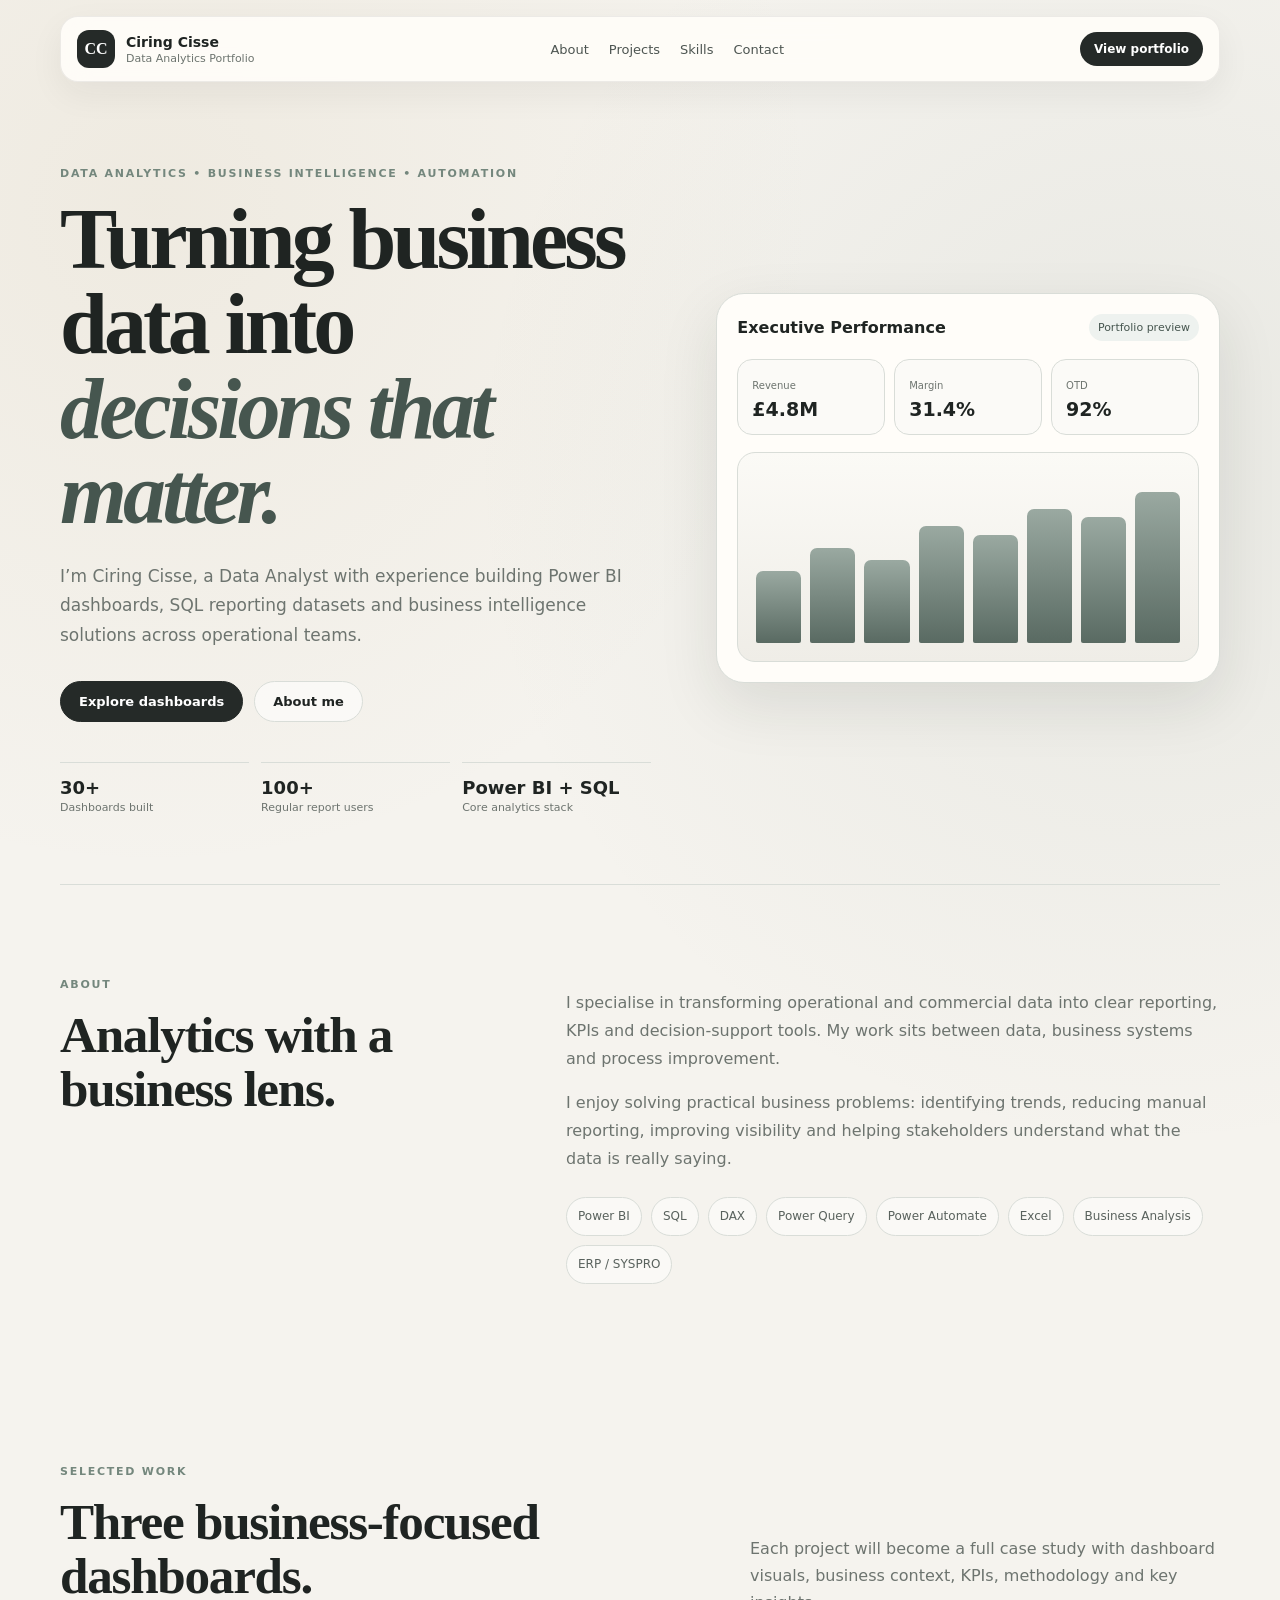
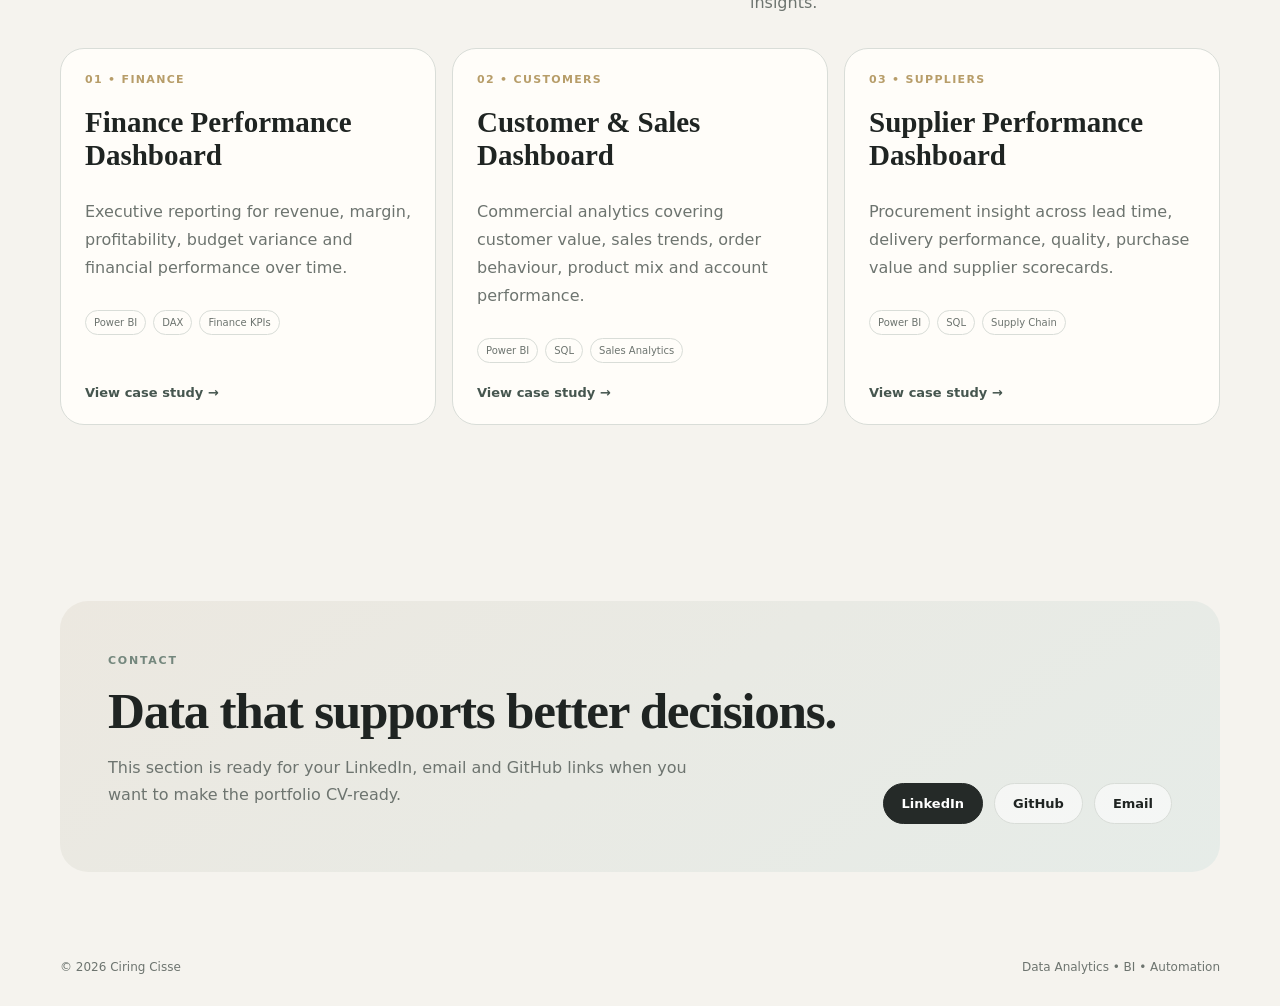
==== index.html @ ef2ec5b0 "Add files via upload" ====
<!doctype html>
<html lang="en">
<head>
<meta charset="utf-8"><meta name="viewport" content="width=device-width,initial-scale=1">
<title>Ciring Cisse | Data Analyst Portfolio</title>
<meta name="description" content="Data analytics portfolio showcasing Power BI, SQL, DAX and business intelligence projects.">
<link rel="stylesheet" href="assets/styles.css">
</head>
<body>

<header class="site-header">
  <a class="brand" href="index.html">
    <span class="brand-mark">CC</span>
    <span class="brand-text"><strong>Ciring Cisse</strong><span>Data Analytics Portfolio</span></span>
  </a>
  <nav>
    <a href="index.html#about">About</a>
    <a href="index.html#projects">Projects</a>
    <a href="index.html#skills">Skills</a>
    <a href="index.html#contact">Contact</a>
  </nav>
  <a class="header-cta" href="index.html#projects">View portfolio</a>
</header>

<main>
<section class="hero wrap">
  <div>
    <span class="eyebrow">Data Analytics • Business Intelligence • Automation</span>
    <h1>Turning business data into <em>decisions that matter.</em></h1>
    <p class="lead">I’m Ciring Cisse, a Data Analyst with experience building Power BI dashboards, SQL reporting datasets and business intelligence solutions across operational teams.</p>
    <div class="button-row">
      <a class="btn primary" href="#projects">Explore dashboards</a>
      <a class="btn secondary" href="#about">About me</a>
    </div>
    <div class="hero-stats">
      <div><strong>30+</strong><span>Dashboards built</span></div>
      <div><strong>100+</strong><span>Regular report users</span></div>
      <div><strong>Power BI + SQL</strong><span>Core analytics stack</span></div>
    </div>
  </div>
  <div class="preview">
    <div class="preview-top"><strong>Executive Performance</strong><span class="status">Portfolio preview</span></div>
    <div class="kpi-grid">
      <div class="kpi"><span>Revenue</span><strong>£4.8M</strong></div>
      <div class="kpi"><span>Margin</span><strong>31.4%</strong></div>
      <div class="kpi"><span>OTD</span><strong>92%</strong></div>
    </div>
    <div class="chart">
      <span style="height:42%"></span><span style="height:55%"></span><span style="height:48%"></span><span style="height:68%"></span>
      <span style="height:63%"></span><span style="height:78%"></span><span style="height:73%"></span><span style="height:88%"></span>
    </div>
  </div>
</section>

<section id="about" class="section wrap about-grid">
  <div>
    <span class="eyebrow">About</span>
    <h2>Analytics with a business lens.</h2>
  </div>
  <div class="body-copy">
    <p>I specialise in transforming operational and commercial data into clear reporting, KPIs and decision-support tools. My work sits between data, business systems and process improvement.</p>
    <p>I enjoy solving practical business problems: identifying trends, reducing manual reporting, improving visibility and helping stakeholders understand what the data is really saying.</p>
    <div id="skills" class="skills">
      <span>Power BI</span><span>SQL</span><span>DAX</span><span>Power Query</span><span>Power Automate</span><span>Excel</span><span>Business Analysis</span><span>ERP / SYSPRO</span>
    </div>
  </div>
</section>

<section id="projects" class="section wrap">
  <div class="section-head">
    <div><span class="eyebrow">Selected Work</span><h2>Three business-focused dashboards.</h2></div>
    <p>Each project will become a full case study with dashboard visuals, business context, KPIs, methodology and key insights.</p>
  </div>
  <div class="projects">
    <article class="project">
      <small>01 • FINANCE</small>
      <h3>Finance Performance Dashboard</h3>
      <p>Executive reporting for revenue, margin, profitability, budget variance and financial performance over time.</p>
      <div class="tags"><span>Power BI</span><span>DAX</span><span>Finance KPIs</span></div>
      <a class="project-link" href="finance.html">View case study →</a>
    </article>
    <article class="project">
      <small>02 • CUSTOMERS</small>
      <h3>Customer & Sales Dashboard</h3>
      <p>Commercial analytics covering customer value, sales trends, order behaviour, product mix and account performance.</p>
      <div class="tags"><span>Power BI</span><span>SQL</span><span>Sales Analytics</span></div>
      <a class="project-link" href="customers.html">View case study →</a>
    </article>
    <article class="project">
      <small>03 • SUPPLIERS</small>
      <h3>Supplier Performance Dashboard</h3>
      <p>Procurement insight across lead time, delivery performance, quality, purchase value and supplier scorecards.</p>
      <div class="tags"><span>Power BI</span><span>SQL</span><span>Supply Chain</span></div>
      <a class="project-link" href="suppliers.html">View case study →</a>
    </article>
  </div>
</section>

<section id="contact" class="section wrap">
  <div class="contact">
    <div>
      <span class="eyebrow">Contact</span>
      <h2>Data that supports better decisions.</h2>
      <p>This section is ready for your LinkedIn, email and GitHub links when you want to make the portfolio CV-ready.</p>
    </div>
    <div class="button-row">
      <a class="btn primary" href="#">LinkedIn</a>
      <a class="btn secondary" href="#">GitHub</a>
      <a class="btn secondary" href="#">Email</a>
    </div>
  </div>
</section>
</main>
<footer><span>© <span data-year></span> Ciring Cisse</span><span>Data Analytics • BI • Automation</span></footer>
<script src="assets/app.js"></script>
</body></html>
---- assets/styles.css ----
:root{
  --bg:#f5f3ee;
  --paper:#fffdf9;
  --ink:#1f2422;
  --muted:#6d746f;
  --line:#d9ddd8;
  --sage:#74877d;
  --sage-dark:#46564f;
  --gold:#b79d69;
  --stone:#e9e4dc;
  --charcoal:#252a28;
  --shadow:0 22px 60px rgba(31,36,34,.10);
}
*{box-sizing:border-box}
html{scroll-behavior:smooth}
body{
  margin:0;
  font-family:Inter,system-ui,-apple-system,BlinkMacSystemFont,"Segoe UI",sans-serif;
  background:
    radial-gradient(circle at 12% 8%, rgba(183,157,105,.10), transparent 25%),
    radial-gradient(circle at 90% 18%, rgba(116,135,125,.10), transparent 28%),
    var(--bg);
  color:var(--ink)
}
a{text-decoration:none;color:inherit}
.wrap{width:min(1160px,calc(100% - 38px));margin:0 auto}
.site-header{
  width:min(1160px,calc(100% - 38px));margin:16px auto 0;position:sticky;top:14px;z-index:20;
  display:flex;align-items:center;justify-content:space-between;gap:22px;
  padding:13px 16px;background:rgba(255,253,249,.9);backdrop-filter:blur(14px);
  border:1px solid rgba(31,36,34,.08);border-radius:18px;box-shadow:0 12px 34px rgba(31,36,34,.06)
}
.brand{display:flex;align-items:center;gap:11px}
.brand-mark{width:38px;height:38px;border-radius:12px;background:var(--charcoal);color:#fff;display:grid;place-items:center;font-family:Georgia,serif;font-weight:700}
.brand-text strong{display:block;font-size:14px}
.brand-text span{display:block;font-size:11px;color:var(--muted);margin-top:2px}
nav{display:flex;gap:20px;font-size:13px;color:#4d5551}
nav a:hover{color:var(--sage-dark)}
.header-cta{padding:10px 14px;border-radius:999px;background:var(--charcoal);color:white;font-size:12px;font-weight:700}
.hero{min-height:690px;display:grid;grid-template-columns:1.08fr .92fr;gap:65px;align-items:center;padding:80px 0 70px}
.eyebrow{display:inline-block;font-size:11px;font-weight:800;letter-spacing:.16em;text-transform:uppercase;color:var(--sage);margin-bottom:17px}
h1,h2,h3{margin-top:0}
h1{font-family:Georgia,"Times New Roman",serif;font-size:clamp(54px,7vw,86px);line-height:.99;letter-spacing:-.045em;margin-bottom:24px}
h1 em{font-style:italic;color:var(--sage-dark)}
h2{font-family:Georgia,"Times New Roman",serif;font-size:clamp(36px,4vw,58px);line-height:1.05;letter-spacing:-.025em;margin-bottom:14px}
h3{font-size:20px}
.lead,.body-copy,.project p,.detail-copy,.case-summary p{color:var(--muted);line-height:1.75}
.lead{font-size:17px;max-width:730px}
.button-row{display:flex;gap:11px;flex-wrap:wrap;margin-top:30px}
.btn{display:inline-flex;align-items:center;justify-content:center;padding:12px 18px;border-radius:999px;font-size:13px;font-weight:750;border:1px solid var(--line);transition:.2s}
.btn.primary{background:var(--charcoal);color:white;border-color:var(--charcoal)}
.btn.secondary{background:rgba(255,255,255,.58)}
.btn:hover{transform:translateY(-1px)}
.hero-stats{display:grid;grid-template-columns:repeat(3,1fr);gap:12px;margin-top:40px}
.hero-stats div{padding-top:14px;border-top:1px solid var(--line)}
.hero-stats strong{display:block;font-size:18px}
.hero-stats span{display:block;font-size:11px;color:var(--muted);margin-top:3px}
.preview{
  background:var(--paper);border:1px solid var(--line);border-radius:28px;padding:20px;box-shadow:var(--shadow)
}
.preview-top{display:flex;align-items:center;justify-content:space-between;margin-bottom:18px}
.status{font-size:11px;color:var(--sage-dark);padding:7px 9px;border-radius:999px;background:#eef2ef}
.kpi-grid{display:grid;grid-template-columns:repeat(3,1fr);gap:9px}
.kpi{background:#fbfaf7;border:1px solid var(--line);border-radius:15px;padding:14px}
.kpi span{font-size:10px;color:var(--muted)}
.kpi strong{display:block;font-size:19px;margin-top:5px}
.chart{height:210px;margin-top:17px;padding:18px;border:1px solid var(--line);border-radius:18px;background:linear-gradient(180deg,#fbfaf6,#efede7);display:flex;align-items:flex-end;gap:9px}
.chart span{flex:1;border-radius:7px 7px 2px 2px;background:linear-gradient(180deg,#9aa9a1,#596a62)}
.section{padding:88px 0}
.section-head{display:flex;justify-content:space-between;align-items:end;gap:28px;margin-bottom:32px}
.section-head p{max-width:470px;color:var(--muted);line-height:1.7;margin:0}
.about-grid{display:grid;grid-template-columns:.8fr 1.2fr;gap:70px;border-top:1px solid var(--line)}
.skills{display:flex;flex-wrap:wrap;gap:9px;margin-top:24px}
.skills span{padding:8px 11px;border:1px solid var(--line);background:rgba(255,255,255,.5);border-radius:999px;font-size:12px;color:#59625d}
.projects{display:grid;grid-template-columns:repeat(3,1fr);gap:16px}
.project{background:var(--paper);border:1px solid var(--line);border-radius:24px;padding:24px;min-height:350px;display:flex;flex-direction:column;transition:.25s}
.project:hover{transform:translateY(-4px);box-shadow:0 18px 44px rgba(31,36,34,.08)}
.project small{color:var(--gold);font-size:11px;font-weight:800;letter-spacing:.12em}
.project h3{font-family:Georgia,serif;font-size:29px;margin:20px 0 10px}
.tags{display:flex;flex-wrap:wrap;gap:7px;margin:12px 0 22px}
.tags span{font-size:10px;padding:6px 8px;border:1px solid var(--line);border-radius:999px;color:var(--muted)}
.project-link{margin-top:auto;font-size:13px;font-weight:800;color:var(--sage-dark)}
.contact{background:linear-gradient(145deg,#ece8e0,#e6ece8);border-radius:28px;padding:48px;display:flex;justify-content:space-between;gap:35px;align-items:end}
.contact p{color:var(--muted);max-width:620px;line-height:1.7}
footer{width:min(1160px,calc(100% - 38px));margin:0 auto;padding:0 0 32px;display:flex;justify-content:space-between;gap:20px;color:var(--muted);font-size:12px}

/* case study */
.case-hero{padding:75px 0 45px}
.case-hero h1{font-size:clamp(46px,6vw,74px);max-width:950px}
.breadcrumb{font-size:12px;color:var(--muted);margin-bottom:18px}
.case-meta{display:flex;flex-wrap:wrap;gap:8px;margin-top:20px}
.case-meta span{padding:7px 9px;border-radius:999px;border:1px solid var(--line);font-size:11px;color:var(--muted);background:rgba(255,255,255,.45)}
.dashboard-shell{background:var(--paper);border:1px solid var(--line);border-radius:28px;padding:18px;box-shadow:var(--shadow)}
.dashboard-placeholder{min-height:470px;border-radius:20px;border:1px dashed #b8c1bb;background:linear-gradient(145deg,#f8f7f3,#eeece7);display:grid;place-items:center;text-align:center;padding:30px}
.dashboard-placeholder strong{display:block;font-family:Georgia,serif;font-size:30px;margin-bottom:10px}
.dashboard-placeholder p{max-width:600px;color:var(--muted);line-height:1.7;margin:0 auto}
.case-grid{display:grid;grid-template-columns:repeat(3,1fr);gap:15px;margin-top:18px}
.info-card{background:var(--paper);border:1px solid var(--line);border-radius:20px;padding:20px}
.info-card h3{font-family:Georgia,serif;margin-bottom:9px}
.info-card p{color:var(--muted);line-height:1.7;margin-bottom:0}
.metric-row{display:grid;grid-template-columns:repeat(4,1fr);gap:12px;margin-top:28px}
.metric{padding:18px;border-top:1px solid var(--line)}
.metric strong{display:block;font-size:22px}
.metric span{font-size:11px;color:var(--muted)}
.nav-projects{display:flex;justify-content:space-between;gap:12px;margin-top:38px;flex-wrap:wrap}

@media(max-width:920px){
  nav{display:none}
  .hero{grid-template-columns:1fr}
  .about-grid{grid-template-columns:1fr;gap:20px}
  .projects,.case-grid{grid-template-columns:1fr 1fr}
  .section-head,.contact{align-items:flex-start;flex-direction:column}
  .metric-row{grid-template-columns:1fr 1fr}
}
@media(max-width:620px){
  .site-header{width:min(100% - 22px,1160px)}
  .header-cta{display:none}
  .wrap{width:min(100% - 28px,1160px)}
  .hero{padding-top:48px}
  h1{font-size:52px}
  .hero-stats,.kpi-grid,.projects,.case-grid,.metric-row{grid-template-columns:1fr}
  .section{padding:68px 0}
  .contact{padding:28px}
  footer{flex-direction:column}
}
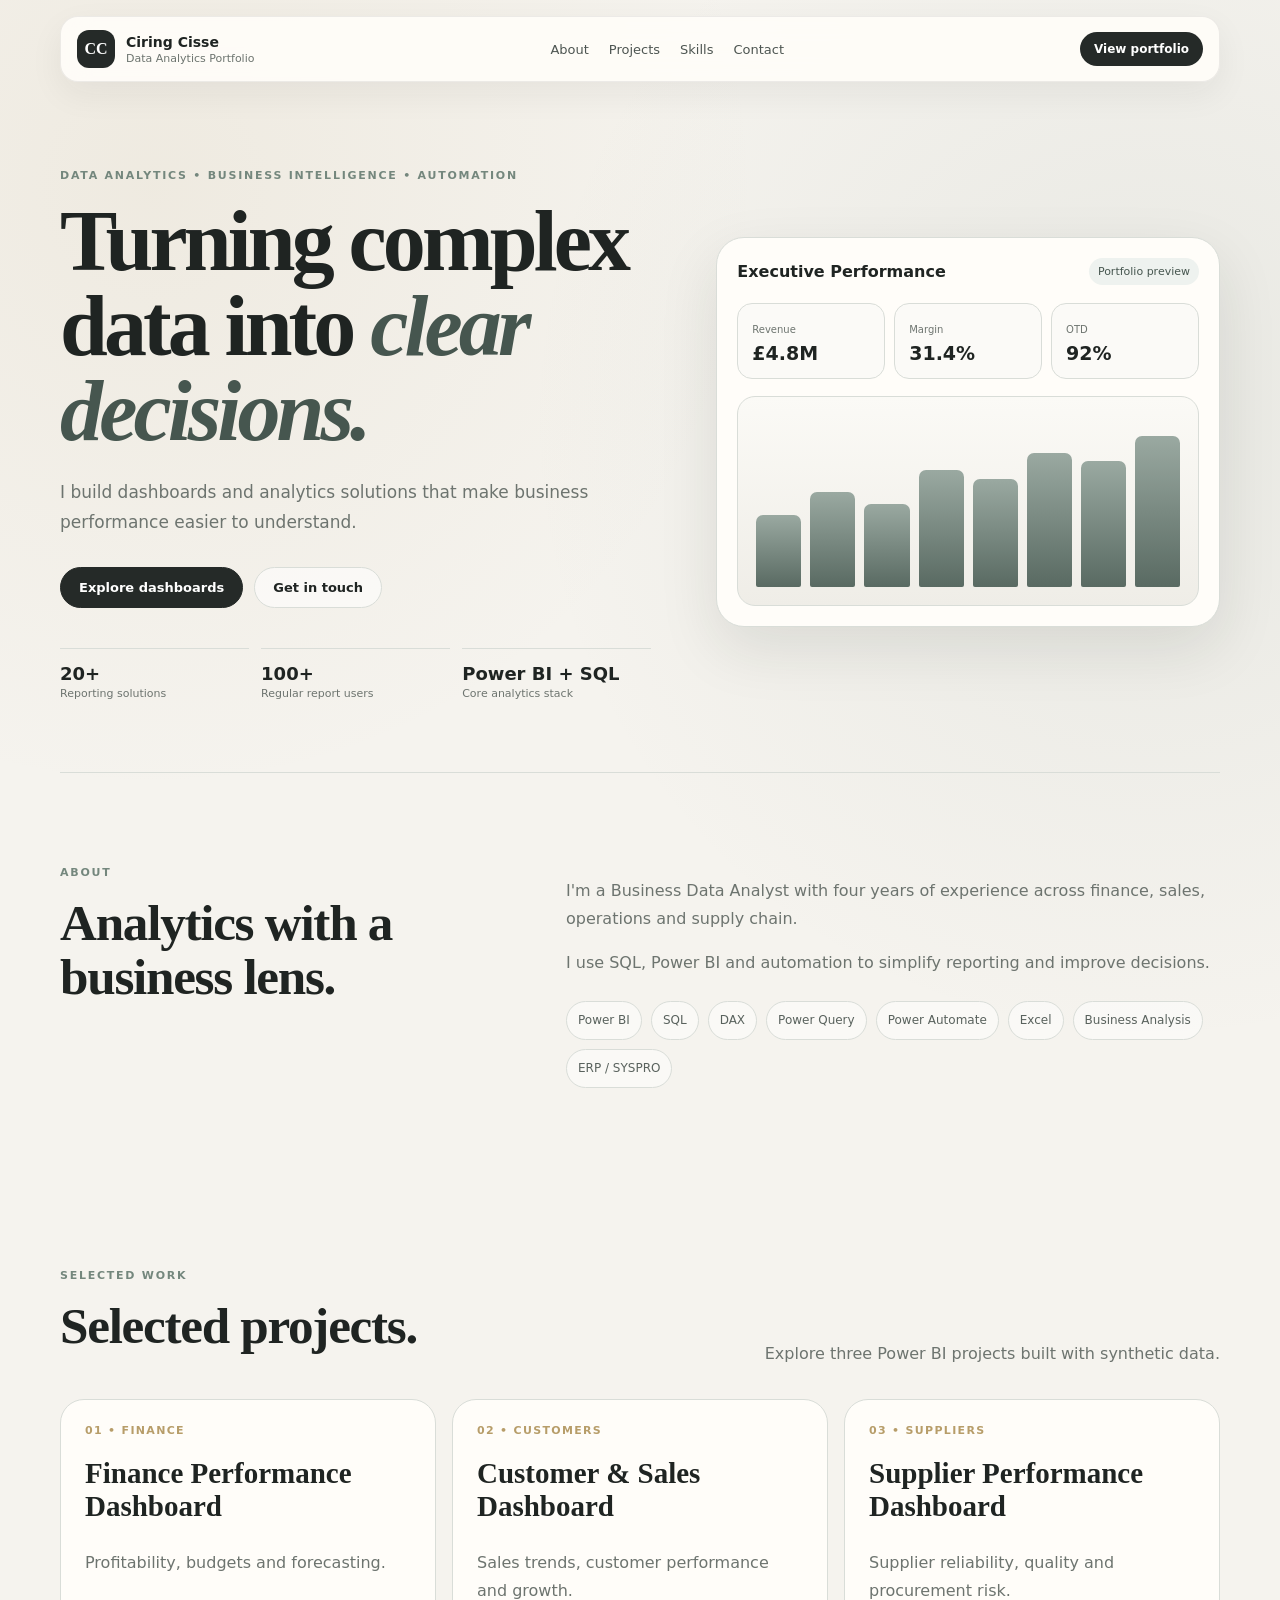
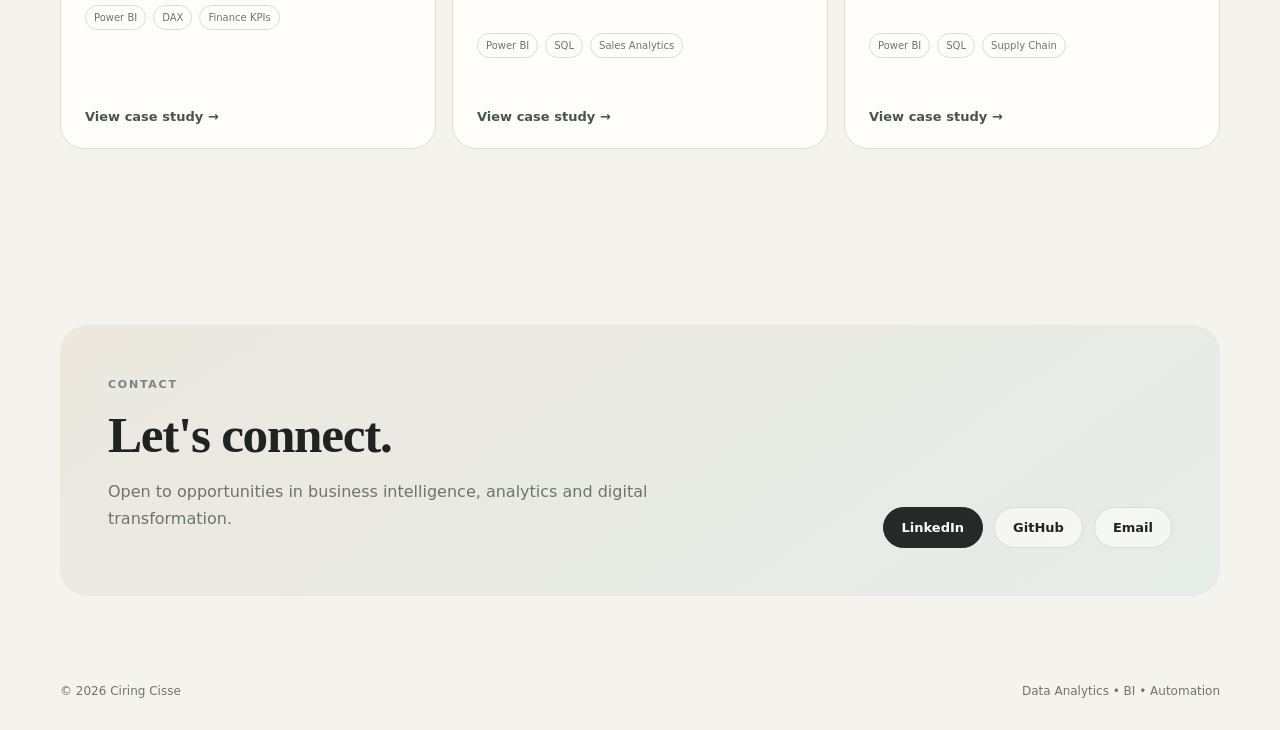
==== commit 602dba1d: "Simplify portfolio copy and lighten backgrounds" ====
--- a/index.html
+++ b/index.html
@@ -26,14 +26,14 @@
 <section class="hero wrap">
   <div>
     <span class="eyebrow">Data Analytics • Business Intelligence • Automation</span>
-    <h1>Turning business data into <em>decisions that matter.</em></h1>
-    <p class="lead">I’m Ciring Cisse, a Data Analyst with experience building Power BI dashboards, SQL reporting datasets and business intelligence solutions across operational teams.</p>
+    <h1>Turning complex data into <em>clear decisions.</em></h1>
+    <p class="lead">I build dashboards and analytics solutions that make business performance easier to understand.</p>
     <div class="button-row">
       <a class="btn primary" href="#projects">Explore dashboards</a>
-      <a class="btn secondary" href="#about">About me</a>
+      <a class="btn secondary" href="#contact">Get in touch</a>
     </div>
     <div class="hero-stats">
-      <div><strong>30+</strong><span>Dashboards built</span></div>
+      <div><strong>20+</strong><span>Reporting solutions</span></div>
       <div><strong>100+</strong><span>Regular report users</span></div>
       <div><strong>Power BI + SQL</strong><span>Core analytics stack</span></div>
     </div>
@@ -58,8 +58,8 @@
     <h2>Analytics with a business lens.</h2>
   </div>
   <div class="body-copy">
-    <p>I specialise in transforming operational and commercial data into clear reporting, KPIs and decision-support tools. My work sits between data, business systems and process improvement.</p>
-    <p>I enjoy solving practical business problems: identifying trends, reducing manual reporting, improving visibility and helping stakeholders understand what the data is really saying.</p>
+    <p>I'm a Business Data Analyst with four years of experience across finance, sales, operations and supply chain.</p>
+    <p>I use SQL, Power BI and automation to simplify reporting and improve decisions.</p>
     <div id="skills" class="skills">
       <span>Power BI</span><span>SQL</span><span>DAX</span><span>Power Query</span><span>Power Automate</span><span>Excel</span><span>Business Analysis</span><span>ERP / SYSPRO</span>
     </div>
@@ -68,28 +68,28 @@
 
 <section id="projects" class="section wrap">
   <div class="section-head">
-    <div><span class="eyebrow">Selected Work</span><h2>Three business-focused dashboards.</h2></div>
-    <p>Each project will become a full case study with dashboard visuals, business context, KPIs, methodology and key insights.</p>
+    <div><span class="eyebrow">Selected Work</span><h2>Selected projects.</h2></div>
+    <p>Explore three Power BI projects built with synthetic data.</p>
   </div>
   <div class="projects">
     <article class="project">
       <small>01 • FINANCE</small>
       <h3>Finance Performance Dashboard</h3>
-      <p>Executive reporting for revenue, margin, profitability, budget variance and financial performance over time.</p>
+      <p>Profitability, budgets and forecasting.</p>
       <div class="tags"><span>Power BI</span><span>DAX</span><span>Finance KPIs</span></div>
       <a class="project-link" href="finance.html">View case study →</a>
     </article>
     <article class="project">
       <small>02 • CUSTOMERS</small>
       <h3>Customer & Sales Dashboard</h3>
-      <p>Commercial analytics covering customer value, sales trends, order behaviour, product mix and account performance.</p>
+      <p>Sales trends, customer performance and growth.</p>
       <div class="tags"><span>Power BI</span><span>SQL</span><span>Sales Analytics</span></div>
       <a class="project-link" href="customers.html">View case study →</a>
     </article>
     <article class="project">
       <small>03 • SUPPLIERS</small>
       <h3>Supplier Performance Dashboard</h3>
-      <p>Procurement insight across lead time, delivery performance, quality, purchase value and supplier scorecards.</p>
+      <p>Supplier reliability, quality and procurement risk.</p>
       <div class="tags"><span>Power BI</span><span>SQL</span><span>Supply Chain</span></div>
       <a class="project-link" href="suppliers.html">View case study →</a>
     </article>
@@ -100,8 +100,8 @@
   <div class="contact">
     <div>
       <span class="eyebrow">Contact</span>
-      <h2>Data that supports better decisions.</h2>
-      <p>This section is ready for your LinkedIn, email and GitHub links when you want to make the portfolio CV-ready.</p>
+      <h2>Let's connect.</h2>
+      <p>Open to opportunities in business intelligence, analytics and digital transformation.</p>
     </div>
     <div class="button-row">
       <a class="btn primary" href="#">LinkedIn</a>
